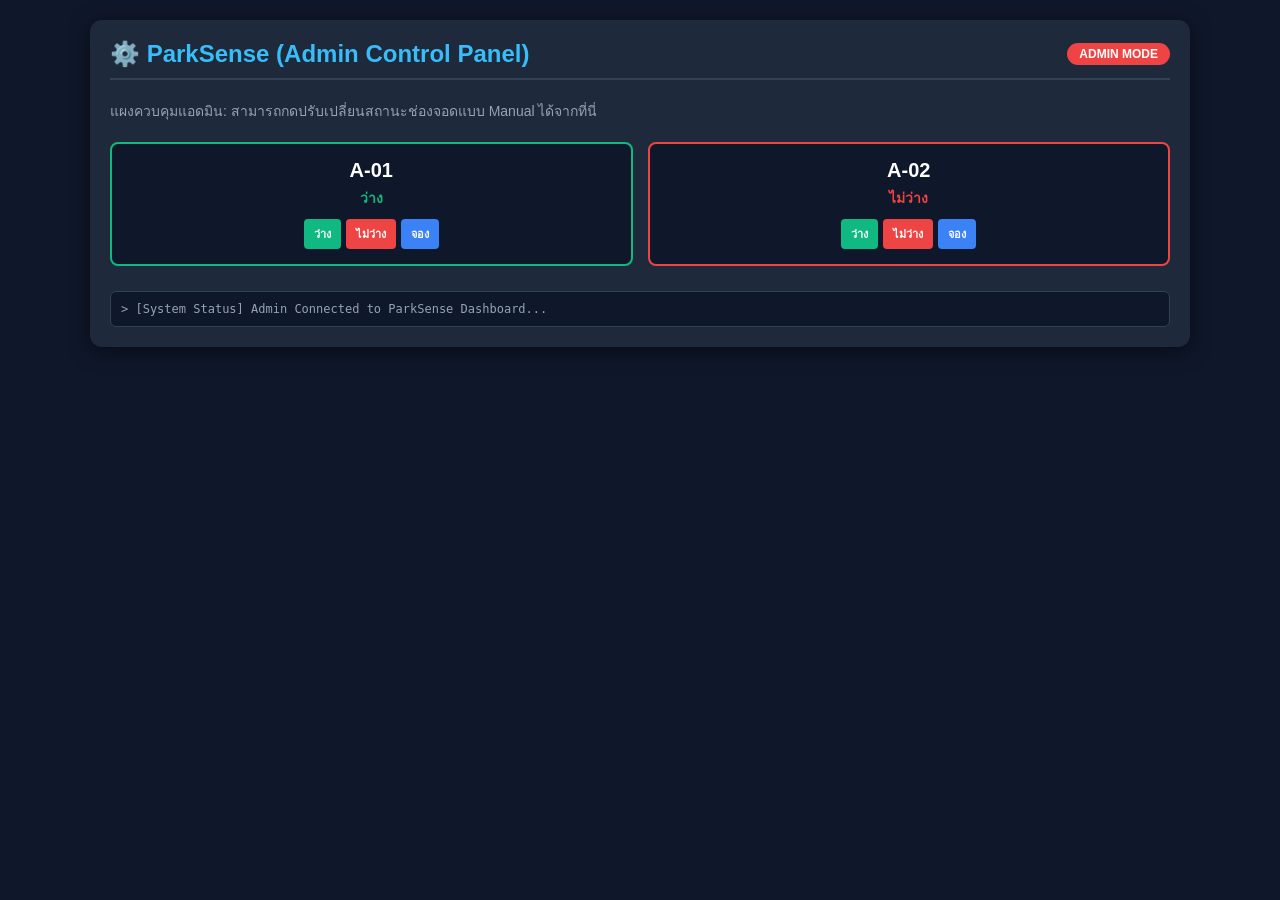
==== admin.html @ 437afc56 "Create admin.html for ParkSense control panel" ====
<!DOCTYPE html>
<html lang="th">
<head>
  <meta charset="UTF-8">
  <meta name="viewport" content="width=device-width, initial-scale=1.0">
  <title>ParkSense - Admin Control Panel</title>
  <style>
    * { box-sizing: border-box; margin: 0; padding: 0; font-family: 'Segoe UI', Tahoma, Geneva, Verdana, sans-serif; }
    body { background-color: #0f172a; padding: 20px; color: #f8fafc; }
    .container { max-width: 1100px; margin: 0 auto; background: #1e293b; padding: 20px; border-radius: 12px; box-shadow: 0 4px 20px rgba(0,0,0,0.5); }
    .header { display: flex; justify-content: space-between; align-items: center; margin-bottom: 20px; padding-bottom: 10px; border-bottom: 2px solid #334155; }
    .header h1 { color: #38bdf8; font-size: 24px; }
    .admin-badge { background: #ef4444; color: white; padding: 4px 12px; border-radius: 20px; font-weight: bold; font-size: 12px; }
    
    .grid { display: grid; grid-template-columns: repeat(auto-fit, minmax(220px, 1fr)); gap: 15px; margin-top: 20px; }
    .spot-card { border: 2px solid #334155; background: #0f172a; padding: 15px; border-radius: 8px; text-align: center; }
    .spot-card.available { border-color: #10b981; }
    .spot-card.occupied { border-color: #ef4444; }
    .spot-card.reserved { border-color: #3b82f6; }
    
    .spot-name { font-weight: bold; font-size: 20px; margin-bottom: 5px; color: white; }
    .spot-status { font-size: 14px; font-weight: 600; margin-bottom: 10px; }
    
    .status-available { color: #10b981; }
    .status-occupied { color: #ef4444; }
    .status-reserved { color: #3b82f6; }

    .admin-controls { display: flex; gap: 5px; justify-content: center; margin-top: 10px; }
    .btn { border: none; padding: 6px 10px; border-radius: 4px; font-size: 11px; cursor: pointer; font-weight: bold; color: white; transition: 0.2s; }
    .btn-green { background: #10b981; } .btn-green:hover { background: #059669; }
    .btn-red { background: #ef4444; } .btn-red:hover { background: #dc2626; }
    .btn-blue { background: #3b82f6; } .btn-blue:hover { background: #2563eb; }
    
    .log-box { margin-top: 25px; background: #0f172a; border: 1px solid #334155; padding: 10px; border-radius: 6px; font-family: monospace; font-size: 12px; color: #94a3b8; max-height: 100px; overflow-y: auto; }
  </style>
</head>
<body>
  <div class="container">
    <div class="header">
      <h1>⚙️ ParkSense (Admin Control Panel)</h1>
      <span class="admin-badge">ADMIN MODE</span>
    </div>

    <p style="color: #94a3b8; font-size: 14px;">แผงควบคุมแอดมิน: สามารถกดปรับเปลี่ยนสถานะช่องจอดแบบ Manual ได้จากที่นี่</p>

    <div class="grid">
      <div class="spot-card available" id="card-A-01">
        <div class="spot-name">A-01</div>
        <div class="spot-status status-available" id="status-A-01">ว่าง</div>
        <div class="admin-controls">
          <button class="btn btn-green" onclick="setSpot('A-01', 'Available')">ว่าง</button>
          <button class="btn btn-red" onclick="setSpot('A-01', 'Occupied')">ไม่ว่าง</button>
          <button class="btn btn-blue" onclick="setSpot('A-01', 'Reserved')">จอง</button>
        </div>
      </div>

      <div class="spot-card occupied" id="card-A-02">
        <div class="spot-name">A-02</div>
        <div class="spot-status status-occupied" id="status-A-02">ไม่ว่าง</div>
        <div class="admin-controls">
          <button class="btn btn-green" onclick="setSpot('A-02', 'Available')">ว่าง</button>
          <button class="btn btn-red" onclick="setSpot('A-02', 'Occupied')">ไม่ว่าง</button>
          <button class="btn btn-blue" onclick="setSpot('A-02', 'Reserved')">จอง</button>
        </div>
      </div>
    </div>

    <div class="log-box" id="system-log">
      > [System Status] Admin Connected to ParkSense Dashboard...<br>
    </div>
  </div>

  <script>
    function setSpot(spotId, status) {
      const card = document.getElementById(`card-${spotId}`);
      const statusText = document.getElementById(`status-${spotId}`);
      const log = document.getElementById('system-log');

      card.className = "spot-card " + status.toLowerCase();

      if (status === 'Available') {
        statusText.innerText = "ว่าง";
        statusText.className = "spot-status status-available";
      } else if (status === 'Occupied') {
        statusText.innerText = "ไม่ว่าง";
        statusText.className = "spot-status status-occupied";
      } else if (status === 'Reserved') {
        statusText.innerText = "จองแล้ว";
        statusText.className = "spot-status status-reserved";
      }

      const time = new Date().toLocaleTimeString();
      log.innerHTML = `> [${time}] Admin Override: ${spotId} set to ${status}<br>` + log.innerHTML;
    }
  </script>
</body>
</html>
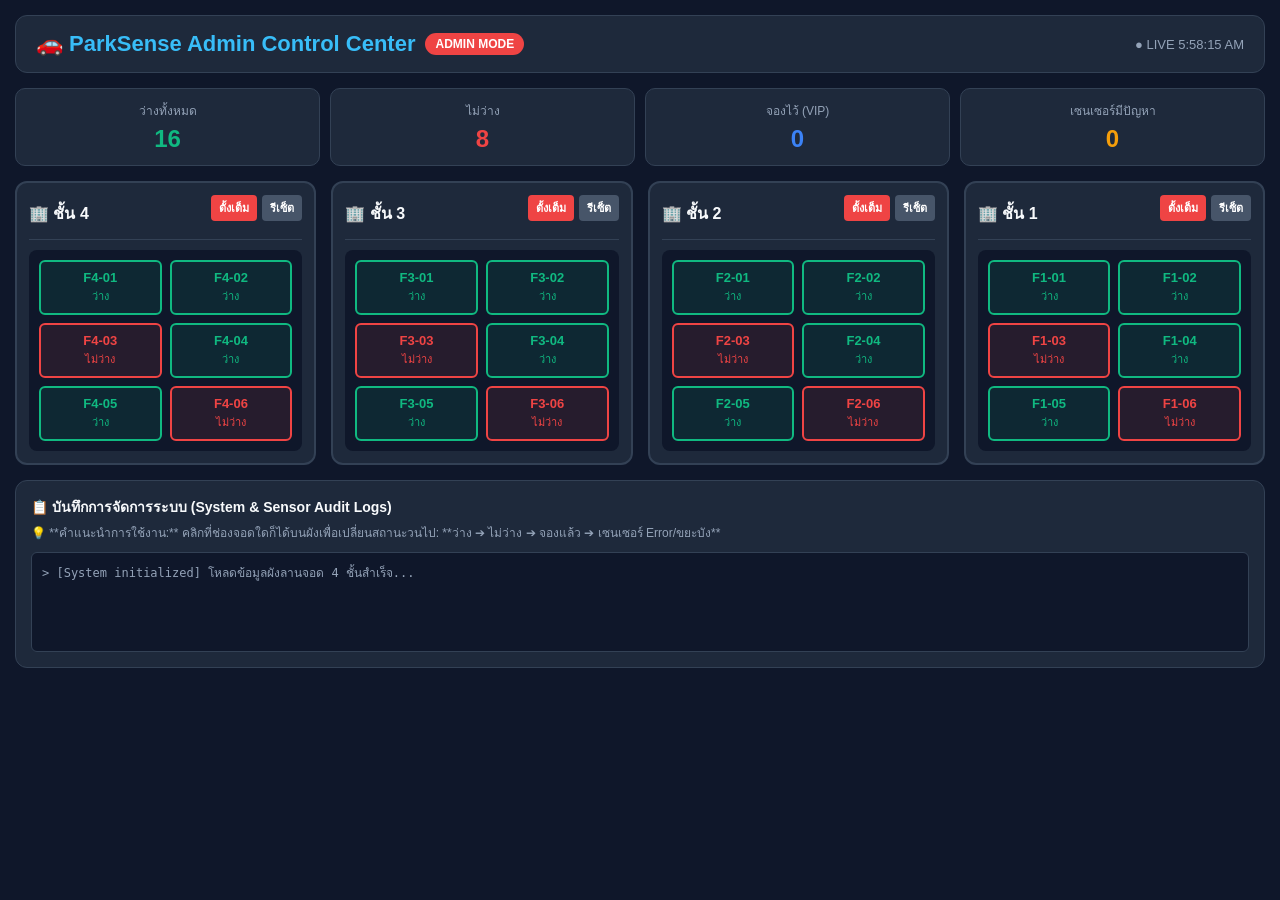
==== commit d393d946: "Update admin panel title and styles" ====
--- a/admin.html
+++ b/admin.html
@@ -3,95 +3,228 @@
 <head>
   <meta charset="UTF-8">
   <meta name="viewport" content="width=device-width, initial-scale=1.0">
-  <title>ParkSense - Admin Control Panel</title>
+  <title>ParkSense - Full Admin Control Center</title>
   <style>
-    * { box-sizing: border-box; margin: 0; padding: 0; font-family: 'Segoe UI', Tahoma, Geneva, Verdana, sans-serif; }
-    body { background-color: #0f172a; padding: 20px; color: #f8fafc; }
-    .container { max-width: 1100px; margin: 0 auto; background: #1e293b; padding: 20px; border-radius: 12px; box-shadow: 0 4px 20px rgba(0,0,0,0.5); }
-    .header { display: flex; justify-content: space-between; align-items: center; margin-bottom: 20px; padding-bottom: 10px; border-bottom: 2px solid #334155; }
-    .header h1 { color: #38bdf8; font-size: 24px; }
-    .admin-badge { background: #ef4444; color: white; padding: 4px 12px; border-radius: 20px; font-weight: bold; font-size: 12px; }
-    
-    .grid { display: grid; grid-template-columns: repeat(auto-fit, minmax(220px, 1fr)); gap: 15px; margin-top: 20px; }
-    .spot-card { border: 2px solid #334155; background: #0f172a; padding: 15px; border-radius: 8px; text-align: center; }
-    .spot-card.available { border-color: #10b981; }
-    .spot-card.occupied { border-color: #ef4444; }
-    .spot-card.reserved { border-color: #3b82f6; }
-    
-    .spot-name { font-weight: bold; font-size: 20px; margin-bottom: 5px; color: white; }
-    .spot-status { font-size: 14px; font-weight: 600; margin-bottom: 10px; }
-    
-    .status-available { color: #10b981; }
-    .status-occupied { color: #ef4444; }
-    .status-reserved { color: #3b82f6; }
-
-    .admin-controls { display: flex; gap: 5px; justify-content: center; margin-top: 10px; }
-    .btn { border: none; padding: 6px 10px; border-radius: 4px; font-size: 11px; cursor: pointer; font-weight: bold; color: white; transition: 0.2s; }
-    .btn-green { background: #10b981; } .btn-green:hover { background: #059669; }
-    .btn-red { background: #ef4444; } .btn-red:hover { background: #dc2626; }
-    .btn-blue { background: #3b82f6; } .btn-blue:hover { background: #2563eb; }
-    
-    .log-box { margin-top: 25px; background: #0f172a; border: 1px solid #334155; padding: 10px; border-radius: 6px; font-family: monospace; font-size: 12px; color: #94a3b8; max-height: 100px; overflow-y: auto; }
+    * { box-sizing: border-box; margin: 0; padding: 0; font-family: 'Segoe UI', Thonburi, Tahoma, sans-serif; }
+    body { background-color: #0f172a; color: #f8fafc; padding: 15px; }
+    
+    /* Top Navigation & Summary */
+    .admin-header { display: flex; justify-content: space-between; align-items: center; background: #1e293b; padding: 15px 20px; border-radius: 12px; margin-bottom: 15px; border: 1px solid #334155; }
+    .admin-title { font-size: 22px; font-weight: bold; color: #38bdf8; display: flex; align-items: center; gap: 10px; }
+    .badge-admin { background: #ef4444; color: white; padding: 4px 10px; border-radius: 20px; font-size: 12px; font-weight: bold; }
+    
+    .stats-bar { display: grid; grid-template-columns: repeat(auto-fit, minmax(140px, 1fr)); gap: 10px; margin-bottom: 15px; }
+    .stat-card { background: #1e293b; border: 1px solid #334155; border-radius: 10px; padding: 12px; text-align: center; }
+    .stat-num { font-size: 24px; font-weight: bold; margin-top: 5px; }
+    .text-green { color: #10b981; } .text-red { color: #ef4444; } .text-yellow { color: #f59e0b; } .text-blue { color: #3b82f6; }
+
+    /* Floors Container */
+    .floors-grid { display: grid; grid-template-columns: repeat(auto-fit, minmax(240px, 1fr)); gap: 15px; }
+    .floor-card { background: #1e293b; border: 2px solid #334155; border-radius: 12px; padding: 12px; transition: 0.3s; }
+    .floor-header { display: flex; justify-content: space-between; align-items: center; margin-bottom: 10px; padding-bottom: 8px; border-bottom: 1px solid #334155; }
+    .floor-title { font-size: 16px; font-weight: bold; display: flex; align-items: center; gap: 6px; }
+
+    /* Controls per floor */
+    .floor-actions { display: flex; gap: 5px; margin-bottom: 10px; }
+    .btn-xs { border: none; padding: 4px 8px; border-radius: 4px; font-size: 11px; cursor: pointer; font-weight: bold; }
+    .btn-full { background: #ef4444; color: white; }
+    .btn-reset { background: #475569; color: white; }
+
+    /* Parking Slots Grid inside Floor */
+    .slots-container { display: grid; grid-template-columns: 1fr 1fr; gap: 8px; background: #0f172a; padding: 10px; border-radius: 8px; }
+    .slot { border: 2px solid #334155; background: #1e293b; border-radius: 6px; padding: 8px; text-align: center; cursor: pointer; user-select: none; transition: 0.2s; position: relative; }
+    .slot:hover { transform: translateY(-2px); border-color: #38bdf8; }
+    .slot-id { font-weight: bold; font-size: 13px; }
+    .slot-state { font-size: 11px; margin-top: 2px; }
+
+    /* Status Colors */
+    .slot.available { border-color: #10b981; background: rgba(16, 185, 129, 0.1); color: #10b981; }
+    .slot.occupied { border-color: #ef4444; background: rgba(239, 68, 68, 0.1); color: #ef4444; }
+    .slot.reserved { border-color: #3b82f6; background: rgba(59, 130, 246, 0.1); color: #3b82f6; }
+    .slot.error { border-color: #f59e0b; background: rgba(245, 158, 11, 0.1); color: #f59e0b; }
+
+    /* Control Panel Drawer & Logs */
+    .admin-tools { margin-top: 15px; background: #1e293b; border-radius: 12px; padding: 15px; border: 1px solid #334155; }
+    .log-box { background: #0f172a; border: 1px solid #334155; border-radius: 6px; padding: 10px; font-family: monospace; font-size: 12px; color: #94a3b8; height: 100px; overflow-y: auto; margin-top: 10px; }
+    
+    .instruction-note { font-size: 12px; color: #94a3b8; margin-top: 5px; }
   </style>
 </head>
 <body>
-  <div class="container">
-    <div class="header">
-      <h1>⚙️ ParkSense (Admin Control Panel)</h1>
-      <span class="admin-badge">ADMIN MODE</span>
-    </div>
-
-    <p style="color: #94a3b8; font-size: 14px;">แผงควบคุมแอดมิน: สามารถกดปรับเปลี่ยนสถานะช่องจอดแบบ Manual ได้จากที่นี่</p>
-
-    <div class="grid">
-      <div class="spot-card available" id="card-A-01">
-        <div class="spot-name">A-01</div>
-        <div class="spot-status status-available" id="status-A-01">ว่าง</div>
-        <div class="admin-controls">
-          <button class="btn btn-green" onclick="setSpot('A-01', 'Available')">ว่าง</button>
-          <button class="btn btn-red" onclick="setSpot('A-01', 'Occupied')">ไม่ว่าง</button>
-          <button class="btn btn-blue" onclick="setSpot('A-01', 'Reserved')">จอง</button>
-        </div>
-      </div>
-
-      <div class="spot-card occupied" id="card-A-02">
-        <div class="spot-name">A-02</div>
-        <div class="spot-status status-occupied" id="status-A-02">ไม่ว่าง</div>
-        <div class="admin-controls">
-          <button class="btn btn-green" onclick="setSpot('A-02', 'Available')">ว่าง</button>
-          <button class="btn btn-red" onclick="setSpot('A-02', 'Occupied')">ไม่ว่าง</button>
-          <button class="btn btn-blue" onclick="setSpot('A-02', 'Reserved')">จอง</button>
-        </div>
-      </div>
-    </div>
-
-    <div class="log-box" id="system-log">
-      > [System Status] Admin Connected to ParkSense Dashboard...<br>
+
+  <!-- Top Bar -->
+  <div class="admin-header">
+    <div class="admin-title">
+      <span>🚗 ParkSense Admin Control Center</span>
+      <span class="badge-admin">ADMIN MODE</span>
+    </div>
+    <div style="font-size: 13px; color: #94a3b8;" id="live-clock">● LIVE</div>
+  </div>
+
+  <!-- Real-time Overview Stats -->
+  <div class="stats-bar">
+    <div class="stat-card"><div style="font-size:12px; color:#94a3b8;">ว่างทั้งหมด</div><div class="stat-num text-green" id="count-available">0</div></div>
+    <div class="stat-card"><div style="font-size:12px; color:#94a3b8;">ไม่ว่าง</div><div class="stat-num text-red" id="count-occupied">0</div></div>
+    <div class="stat-card"><div style="font-size:12px; color:#94a3b8;">จองไว้ (VIP)</div><div class="stat-num text-blue" id="count-reserved">0</div></div>
+    <div class="stat-card"><div style="font-size:12px; color:#94a3b8;">เซนเซอร์มีปัญหา</div><div class="stat-num text-yellow" id="count-error">0</div></div>
+  </div>
+
+  <!-- 4 Floors View -->
+  <div class="floors-grid">
+    
+    <!-- Floor 4 -->
+    <div class="floor-card">
+      <div class="floor-header">
+        <div class="floor-title"><span>🏢 ชั้น 4</span></div>
+        <div class="floor-actions">
+          <button class="btn-xs btn-full" onclick="setFloorStatus(4, 'occupied')">ตั้งเต็ม</button>
+          <button class="btn-xs btn-reset" onclick="setFloorStatus(4, 'available')">รีเซ็ต</button>
+        </div>
+      </div>
+      <div class="slots-container" id="floor-4-slots"></div>
+    </div>
+
+    <!-- Floor 3 -->
+    <div class="floor-card">
+      <div class="floor-header">
+        <div class="floor-title"><span>🏢 ชั้น 3</span></div>
+        <div class="floor-actions">
+          <button class="btn-xs btn-full" onclick="setFloorStatus(3, 'occupied')">ตั้งเต็ม</button>
+          <button class="btn-xs btn-reset" onclick="setFloorStatus(3, 'available')">รีเซ็ต</button>
+        </div>
+      </div>
+      <div class="slots-container" id="floor-3-slots"></div>
+    </div>
+
+    <!-- Floor 2 -->
+    <div class="floor-card">
+      <div class="floor-header">
+        <div class="floor-title"><span>🏢 ชั้น 2</span></div>
+        <div class="floor-actions">
+          <button class="btn-xs btn-full" onclick="setFloorStatus(2, 'occupied')">ตั้งเต็ม</button>
+          <button class="btn-xs btn-reset" onclick="setFloorStatus(2, 'available')">รีเซ็ต</button>
+        </div>
+      </div>
+      <div class="slots-container" id="floor-2-slots"></div>
+    </div>
+
+    <!-- Floor 1 -->
+    <div class="floor-card">
+      <div class="floor-header">
+        <div class="floor-title"><span>🏢 ชั้น 1</span></div>
+        <div class="floor-actions">
+          <button class="btn-xs btn-full" onclick="setFloorStatus(1, 'occupied')">ตั้งเต็ม</button>
+          <button class="btn-xs btn-reset" onclick="setFloorStatus(1, 'available')">รีเซ็ต</button>
+        </div>
+      </div>
+      <div class="slots-container" id="floor-1-slots"></div>
+    </div>
+
+  </div>
+
+  <!-- Admin System Logs -->
+  <div class="admin-tools">
+    <div style="font-weight: bold; font-size: 14px;">📋 บันทึกการจัดการระบบ (System & Sensor Audit Logs)</div>
+    <div class="instruction-note">💡 **คำแนะนำการใช้งาน:** คลิกที่ช่องจอดใดก็ได้บนผังเพื่อเปลี่ยนสถานะวนไป: **ว่าง ➔ ไม่ว่าง ➔ จองแล้ว ➔ เซนเซอร์ Error/ขยะบัง**</div>
+    <div class="log-box" id="log-output">
+      > [System initialized] โหลดข้อมูลผังลานจอด 4 ชั้นสำเร็จ...<br>
     </div>
   </div>
 
   <script>
-    function setSpot(spotId, status) {
-      const card = document.getElementById(`card-${spotId}`);
-      const statusText = document.getElementById(`status-${spotId}`);
-      const log = document.getElementById('system-log');
-
-      card.className = "spot-card " + status.toLowerCase();
-
-      if (status === 'Available') {
-        statusText.innerText = "ว่าง";
-        statusText.className = "spot-status status-available";
-      } else if (status === 'Occupied') {
-        statusText.innerText = "ไม่ว่าง";
-        statusText.className = "spot-status status-occupied";
-      } else if (status === 'Reserved') {
-        statusText.innerText = "จองแล้ว";
-        statusText.className = "spot-status status-reserved";
+    // สร้างช่องจอดจำลอง 4 ชั้น ชั้นละ 6 ช่อง (รวม 24 ช่อง)
+    const floors = [4, 3, 2, 1];
+    const spotsPerFloor = 6;
+    const states = ['available', 'occupied', 'reserved', 'error'];
+    const stateLabels = {
+      'available': 'ว่าง',
+      'occupied': 'ไม่ว่าง',
+      'reserved': 'จองแล้ว',
+      'error': '⚠️ เซนเซอร์มีปัญหา'
+    };
+
+    let parkingData = {};
+
+    function initParkingData() {
+      floors.forEach(floor => {
+        const container = document.getElementById(`floor-${floor}-slots`);
+        container.innerHTML = '';
+        for (let i = 1; i <= spotsPerFloor; i++) {
+          const spotId = `F${floor}-0${i}`;
+          // สุ่มค่าเริ่มต้นให้ดูเหมือนระบบจริง
+          const defaultState = (i % 3 === 0) ? 'occupied' : 'available';
+          parkingData[spotId] = defaultState;
+
+          const slotEl = document.createElement('div');
+          slotEl.className = `slot ${defaultState}`;
+          slotEl.id = `slot-${spotId}`;
+          slotEl.onclick = () => toggleSpotStatus(spotId);
+          slotEl.innerHTML = `
+            <div class="slot-id">${spotId}</div>
+            <div class="slot-state" id="state-text-${spotId}">${stateLabels[defaultState]}</div>
+          `;
+          container.appendChild(slotEl);
+        }
+      });
+      updateStats();
+    }
+
+    // ฟังก์ชันกดคลิกสลับสถานะช่องจอดรายช่อง
+    function toggleSpotStatus(spotId) {
+      const currentState = parkingData[spotId];
+      const currentIndex = states.indexOf(currentState);
+      const nextState = states[(currentIndex + 1) % states.length];
+
+      parkingData[spotId] = nextState;
+      const slotEl = document.getElementById(`slot-${spotId}`);
+      slotEl.className = `slot ${nextState}`;
+      document.getElementById(`state-text-${spotId}`).innerText = stateLabels[nextState];
+
+      addLog(`Admin เปลี่ยนสถานะช่อง [${spotId}] เป็น "${stateLabels[nextState]}"`);
+      updateStats();
+    }
+
+    // ฟังก์ชันกดสั่งเต็มทั้งชั้น
+    function setFloorStatus(floor, targetState) {
+      for (let i = 1; i <= spotsPerFloor; i++) {
+        const spotId = `F${floor}-0${i}`;
+        parkingData[spotId] = targetState;
+        const slotEl = document.getElementById(`slot-${spotId}`);
+        slotEl.className = `slot ${targetState}`;
+        document.getElementById(`state-text-${spotId}`).innerText = stateLabels[targetState];
       }
-
+      addLog(`Admin สั่งปรับสถานะ [ชั้น ${floor}] เป็น "${stateLabels[targetState]}" ทั้งชั้น`);
+      updateStats();
+    }
+
+    // อัปเดตตัวเลขสรุปภาพรวม
+    function updateStats() {
+      let available = 0, occupied = 0, reserved = 0, error = 0;
+      Object.values(parkingData).forEach(state => {
+        if (state === 'available') available++;
+        if (state === 'occupied') occupied++;
+        if (state === 'reserved') reserved++;
+        if (state === 'error') error++;
+      });
+
+      document.getElementById('count-available').innerText = available;
+      document.getElementById('count-occupied').innerText = occupied;
+      document.getElementById('count-reserved').innerText = reserved;
+      document.getElementById('count-error').innerText = error;
+    }
+
+    function addLog(message) {
+      const logBox = document.getElementById('log-output');
       const time = new Date().toLocaleTimeString();
-      log.innerHTML = `> [${time}] Admin Override: ${spotId} set to ${status}<br>` + log.innerHTML;
-    }
+      logBox.innerHTML = `> [${time}] ${message}<br>` + logBox.innerHTML;
+    }
+
+    // นาฬิกา real-time
+    setInterval(() => {
+      document.getElementById('live-clock').innerText = '● LIVE ' + new Date().toLocaleTimeString();
+    }, 1000);
+
+    initParkingData();
   </script>
 </body>
 </html>
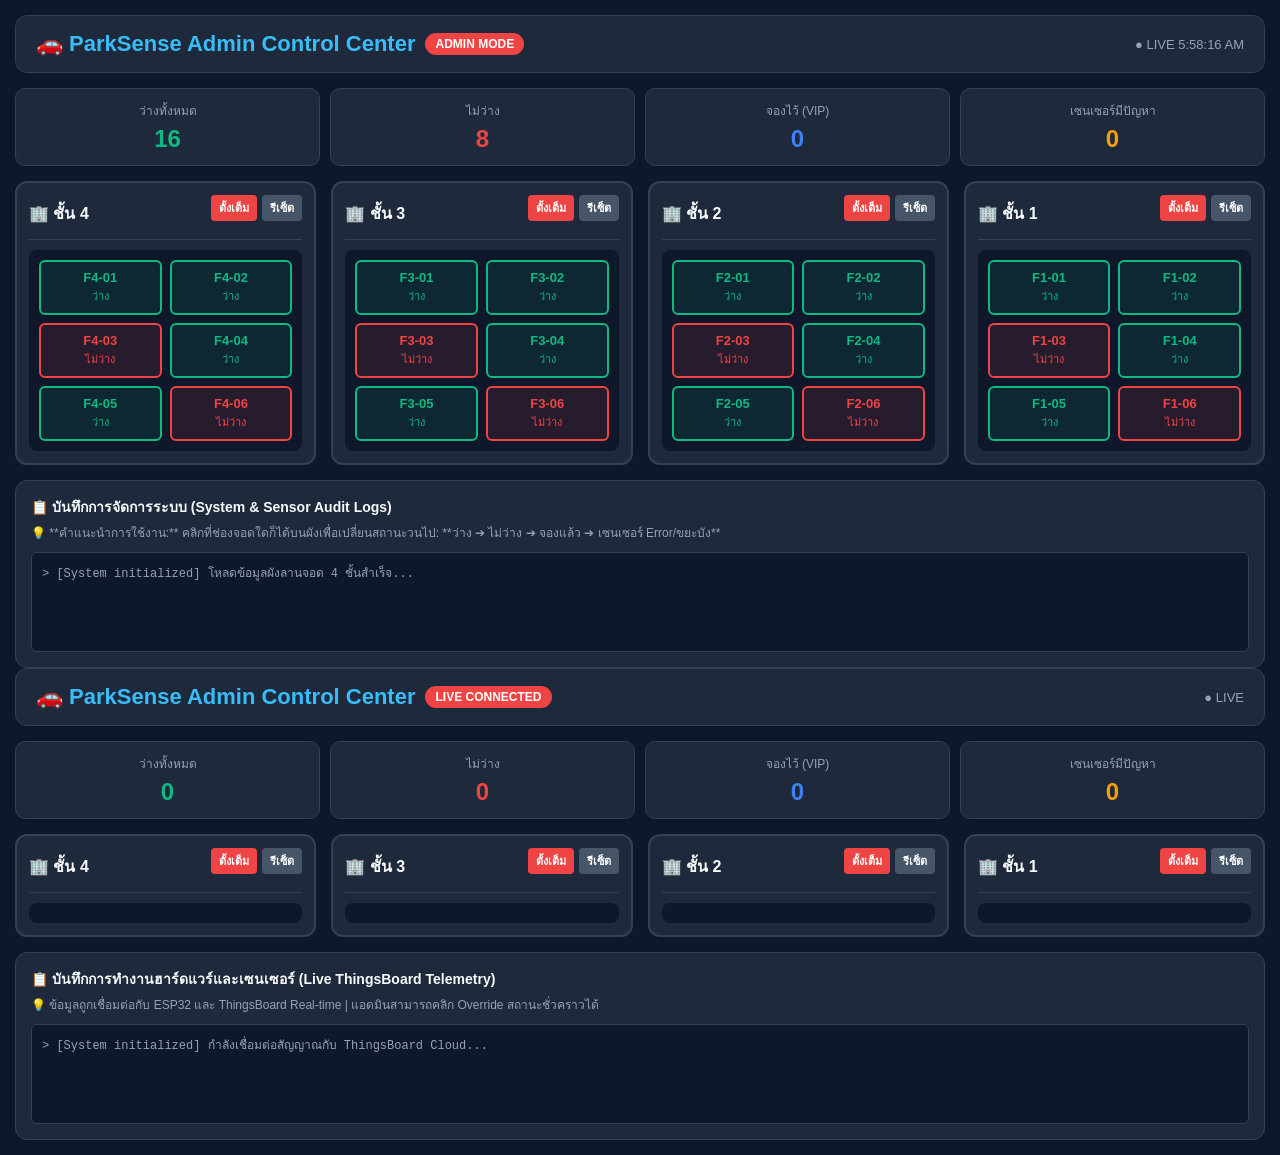
==== commit 9680954d: "Implement ParkSense Admin Control Center layout Added HTML structure and styles for the ParkSense Ad" ====
--- a/admin.html
+++ b/admin.html
@@ -228,3 +228,223 @@
   </script>
 </body>
 </html>
+<!DOCTYPE html>
+<html lang="th">
+<head>
+  <meta charset="UTF-8">
+  <meta name="viewport" content="width=device-width, initial-scale=1.0">
+  <title>ParkSense - Live Connected Admin Control Center</title>
+  <style>
+    * { box-sizing: border-box; margin: 0; padding: 0; font-family: 'Segoe UI', Thonburi, Tahoma, sans-serif; }
+    body { background-color: #0f172a; color: #f8fafc; padding: 15px; }
+    
+    .admin-header { display: flex; justify-content: space-between; align-items: center; background: #1e293b; padding: 15px 20px; border-radius: 12px; margin-bottom: 15px; border: 1px solid #334155; }
+    .admin-title { font-size: 22px; font-weight: bold; color: #38bdf8; display: flex; align-items: center; gap: 10px; }
+    .badge-admin { background: #ef4444; color: white; padding: 4px 10px; border-radius: 20px; font-size: 12px; font-weight: bold; }
+    
+    .stats-bar { display: grid; grid-template-columns: repeat(auto-fit, minmax(140px, 1fr)); gap: 10px; margin-bottom: 15px; }
+    .stat-card { background: #1e293b; border: 1px solid #334155; border-radius: 10px; padding: 12px; text-align: center; }
+    .stat-num { font-size: 24px; font-weight: bold; margin-top: 5px; }
+    .text-green { color: #10b981; } .text-red { color: #ef4444; } .text-yellow { color: #f59e0b; } .text-blue { color: #3b82f6; }
+
+    .floors-grid { display: grid; grid-template-columns: repeat(auto-fit, minmax(240px, 1fr)); gap: 15px; }
+    .floor-card { background: #1e293b; border: 2px solid #334155; border-radius: 12px; padding: 12px; transition: 0.3s; }
+    .floor-header { display: flex; justify-content: space-between; align-items: center; margin-bottom: 10px; padding-bottom: 8px; border-bottom: 1px solid #334155; }
+    .floor-title { font-size: 16px; font-weight: bold; display: flex; align-items: center; gap: 6px; }
+
+    .floor-actions { display: flex; gap: 5px; margin-bottom: 10px; }
+    .btn-xs { border: none; padding: 4px 8px; border-radius: 4px; font-size: 11px; cursor: pointer; font-weight: bold; }
+    .btn-full { background: #ef4444; color: white; }
+    .btn-reset { background: #475569; color: white; }
+
+    .slots-container { display: grid; grid-template-columns: 1fr 1fr; gap: 8px; background: #0f172a; padding: 10px; border-radius: 8px; }
+    .slot { border: 2px solid #334155; background: #1e293b; border-radius: 6px; padding: 8px; text-align: center; cursor: pointer; user-select: none; transition: 0.2s; position: relative; }
+    .slot:hover { transform: translateY(-2px); border-color: #38bdf8; }
+    .slot-id { font-weight: bold; font-size: 13px; }
+    .slot-state { font-size: 11px; margin-top: 2px; }
+
+    .slot.available { border-color: #10b981; background: rgba(16, 185, 129, 0.1); color: #10b981; }
+    .slot.occupied { border-color: #ef4444; background: rgba(239, 68, 68, 0.1); color: #ef4444; }
+    .slot.reserved { border-color: #3b82f6; background: rgba(59, 130, 246, 0.1); color: #3b82f6; }
+    .slot.error { border-color: #f59e0b; background: rgba(245, 158, 11, 0.1); color: #f59e0b; }
+
+    .admin-tools { margin-top: 15px; background: #1e293b; border-radius: 12px; padding: 15px; border: 1px solid #334155; }
+    .log-box { background: #0f172a; border: 1px solid #334155; border-radius: 6px; padding: 10px; font-family: monospace; font-size: 12px; color: #94a3b8; height: 100px; overflow-y: auto; margin-top: 10px; }
+    .instruction-note { font-size: 12px; color: #94a3b8; margin-top: 5px; }
+  </style>
+</head>
+<body>
+
+  <div class="admin-header">
+    <div class="admin-title">
+      <span>🚗 ParkSense Admin Control Center</span>
+      <span class="badge-admin">LIVE CONNECTED</span>
+    </div>
+    <div style="font-size: 13px; color: #94a3b8;" id="live-clock">● LIVE</div>
+  </div>
+
+  <div class="stats-bar">
+    <div class="stat-card"><div style="font-size:12px; color:#94a3b8;">ว่างทั้งหมด</div><div class="stat-num text-green" id="count-available">0</div></div>
+    <div class="stat-card"><div style="font-size:12px; color:#94a3b8;">ไม่ว่าง</div><div class="stat-num text-red" id="count-occupied">0</div></div>
+    <div class="stat-card"><div style="font-size:12px; color:#94a3b8;">จองไว้ (VIP)</div><div class="stat-num text-blue" id="count-reserved">0</div></div>
+    <div class="stat-card"><div style="font-size:12px; color:#94a3b8;">เซนเซอร์มีปัญหา</div><div class="stat-num text-yellow" id="count-error">0</div></div>
+  </div>
+
+  <div class="floors-grid">
+    <div class="floor-card">
+      <div class="floor-header">
+        <div class="floor-title"><span>🏢 ชั้น 4</span></div>
+        <div class="floor-actions">
+          <button class="btn-xs btn-full" onclick="setFloorStatus(4, 'occupied')">ตั้งเต็ม</button>
+          <button class="btn-xs btn-reset" onclick="setFloorStatus(4, 'available')">รีเซ็ต</button>
+        </div>
+      </div>
+      <div class="slots-container" id="floor-4-slots"></div>
+    </div>
+
+    <div class="floor-card">
+      <div class="floor-header">
+        <div class="floor-title"><span>🏢 ชั้น 3</span></div>
+        <div class="floor-actions">
+          <button class="btn-xs btn-full" onclick="setFloorStatus(3, 'occupied')">ตั้งเต็ม</button>
+          <button class="btn-xs btn-reset" onclick="setFloorStatus(3, 'available')">รีเซ็ต</button>
+        </div>
+      </div>
+      <div class="slots-container" id="floor-3-slots"></div>
+    </div>
+
+    <div class="floor-card">
+      <div class="floor-header">
+        <div class="floor-title"><span>🏢 ชั้น 2</span></div>
+        <div class="floor-actions">
+          <button class="btn-xs btn-full" onclick="setFloorStatus(2, 'occupied')">ตั้งเต็ม</button>
+          <button class="btn-xs btn-reset" onclick="setFloorStatus(2, 'available')">รีเซ็ต</button>
+        </div>
+      </div>
+      <div class="slots-container" id="floor-2-slots"></div>
+    </div>
+
+    <div class="floor-card">
+      <div class="floor-header">
+        <div class="floor-title"><span>🏢 ชั้น 1</span></div>
+        <div class="floor-actions">
+          <button class="btn-xs btn-full" onclick="setFloorStatus(1, 'occupied')">ตั้งเต็ม</button>
+          <button class="btn-xs btn-reset" onclick="setFloorStatus(1, 'available')">รีเซ็ต</button>
+        </div>
+      </div>
+      <div class="slots-container" id="floor-1-slots"></div>
+    </div>
+  </div>
+
+  <div class="admin-tools">
+    <div style="font-weight: bold; font-size: 14px;">📋 บันทึกการทำงานฮาร์ดแวร์และเซนเซอร์ (Live ThingsBoard Telemetry)</div>
+    <div class="instruction-note">💡 ข้อมูลถูกเชื่อมต่อกับ ESP32 และ ThingsBoard Real-time | แอดมินสามารถคลิก Override สถานะชั่วคราวได้</div>
+    <div class="log-box" id="log-output">
+      > [System initialized] กำลังเชื่อมต่อสัญญาณกับ ThingsBoard Cloud...<br>
+    </div>
+  </div>
+
+  <script>
+    const floors = [4, 3, 2, 1];
+    const spotsPerFloor = 6;
+    const states = ['available', 'occupied', 'reserved', 'error'];
+    const stateLabels = {
+      'available': 'ว่าง',
+      'occupied': 'ไม่ว่าง',
+      'reserved': 'จองแล้ว',
+      'error': '⚠️ เซนเซอร์ขัดข้อง'
+    };
+
+    let parkingData = {};
+
+    function initParkingData() {
+      floors.forEach(floor => {
+        const container = document.getElementById(`floor-${floor}-slots`);
+        container.innerHTML = '';
+        for (let i = 1; i <= spotsPerFloor; i++) {
+          const spotId = `F${floor}-0${i}`;
+          parkingData[spotId] = 'available';
+
+          const slotEl = document.createElement('div');
+          slotEl.className = `slot available`;
+          slotEl.id = `slot-${spotId}`;
+          slotEl.onclick = () => toggleSpotStatus(spotId);
+          slotEl.innerHTML = `
+            <div class="slot-id">${spotId}</div>
+            <div class="slot-state" id="state-text-${spotId}">ว่าง</div>
+          `;
+          container.appendChild(slotEl);
+        }
+      });
+      updateStats();
+    }
+
+    // สลับสถานะเมื่อ Admin กด Manual Override
+    function toggleSpotStatus(spotId) {
+      const currentState = parkingData[spotId];
+      const currentIndex = states.indexOf(currentState);
+      const nextState = states[(currentIndex + 1) % states.length];
+
+      updateSingleSpot(spotId, nextState);
+      addLog(`[ADMIN OVERRIDE] ปรับช่อง [${spotId}] เป็น "${stateLabels[nextState]}"`);
+    }
+
+    // อัปเดตช่องจอดเดียว
+    function updateSingleSpot(spotId, newState) {
+      parkingData[spotId] = newState;
+      const slotEl = document.getElementById(`slot-${spotId}`);
+      if(slotEl) {
+        slotEl.className = `slot ${newState}`;
+        document.getElementById(`state-text-${spotId}`).innerText = stateLabels[newState];
+      }
+      updateStats();
+    }
+
+    function setFloorStatus(floor, targetState) {
+      for (let i = 1; i <= spotsPerFloor; i++) {
+        const spotId = `F${floor}-0${i}`;
+        updateSingleSpot(spotId, targetState);
+      }
+      addLog(`[ADMIN COMMAND] สั่งปรับสถานะ [ชั้น ${floor}] เป็น "${stateLabels[targetState]}" ทั้งชั้น`);
+    }
+
+    function updateStats() {
+      let available = 0, occupied = 0, reserved = 0, error = 0;
+      Object.values(parkingData).forEach(state => {
+        if (state === 'available') available++;
+        if (state === 'occupied') occupied++;
+        if (state === 'reserved') reserved++;
+        if (state === 'error') error++;
+      });
+
+      document.getElementById('count-available').innerText = available;
+      document.getElementById('count-occupied').innerText = occupied;
+      document.getElementById('count-reserved').innerText = reserved;
+      document.getElementById('count-error').innerText = error;
+    }
+
+    function addLog(message) {
+      const logBox = document.getElementById('log-output');
+      const time = new Date().toLocaleTimeString();
+      logBox.innerHTML = `> [${time}] ${message}<br>` + logBox.innerHTML;
+    }
+
+    // จำลอง/รับค่าการอัปเดตจาก ThingsBoard Telemetry (SPOT_1 / F1-01)
+    function simulateIncomingSensorData(spotId, isOccupied, distance) {
+      if (parkingData[spotId] === 'reserved') return; // ถ้าแอดมินจองไว้ ไม่ให้เซนเซอร์ทับค่า
+
+      const newState = isOccupied ? 'occupied' : 'available';
+      if (parkingData[spotId] !== newState) {
+        updateSingleSpot(spotId, newState);
+        addLog(`[HARDWARE LORA] อุปกรณ์ส่งค่า [${spotId}]: ระยะ ${distance}mm ➔ สถานะ: ${stateLabels[newState]}`);
+      }
+    }
+
+    setInterval(() => {
+      document.getElementById('live-clock').innerText = '● LIVE ' + new Date().toLocaleTimeString();
+    }, 1000);
+
+    initParkingData();
+  </script>
+</body>
+</html>
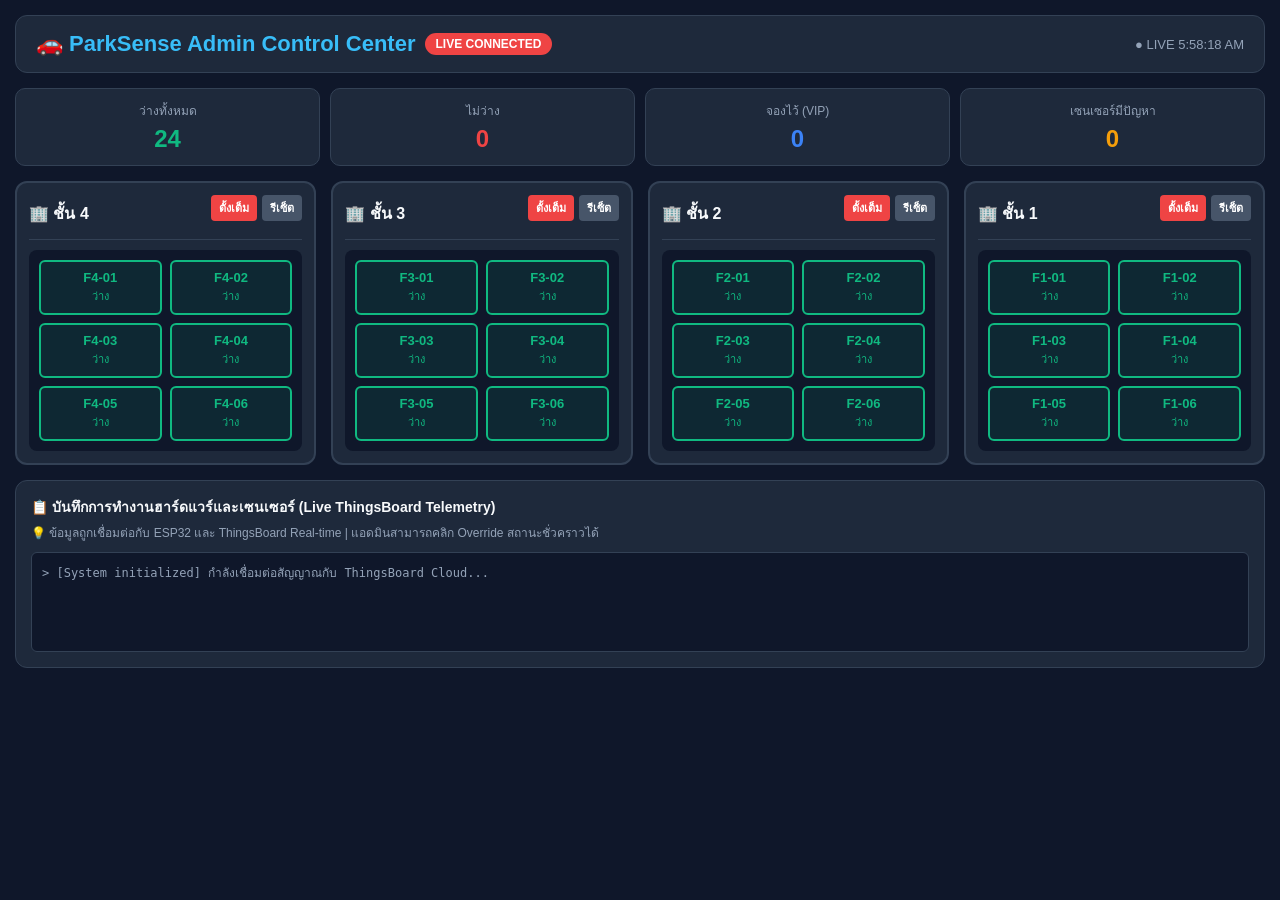
==== commit 19ed3eae: "Refactor admin.html for improved structure and functionality" ====
--- a/admin.html
+++ b/admin.html
@@ -1,233 +1,3 @@
-<!DOCTYPE html>
-<html lang="th">
-<head>
-  <meta charset="UTF-8">
-  <meta name="viewport" content="width=device-width, initial-scale=1.0">
-  <title>ParkSense - Full Admin Control Center</title>
-  <style>
-    * { box-sizing: border-box; margin: 0; padding: 0; font-family: 'Segoe UI', Thonburi, Tahoma, sans-serif; }
-    body { background-color: #0f172a; color: #f8fafc; padding: 15px; }
-    
-    /* Top Navigation & Summary */
-    .admin-header { display: flex; justify-content: space-between; align-items: center; background: #1e293b; padding: 15px 20px; border-radius: 12px; margin-bottom: 15px; border: 1px solid #334155; }
-    .admin-title { font-size: 22px; font-weight: bold; color: #38bdf8; display: flex; align-items: center; gap: 10px; }
-    .badge-admin { background: #ef4444; color: white; padding: 4px 10px; border-radius: 20px; font-size: 12px; font-weight: bold; }
-    
-    .stats-bar { display: grid; grid-template-columns: repeat(auto-fit, minmax(140px, 1fr)); gap: 10px; margin-bottom: 15px; }
-    .stat-card { background: #1e293b; border: 1px solid #334155; border-radius: 10px; padding: 12px; text-align: center; }
-    .stat-num { font-size: 24px; font-weight: bold; margin-top: 5px; }
-    .text-green { color: #10b981; } .text-red { color: #ef4444; } .text-yellow { color: #f59e0b; } .text-blue { color: #3b82f6; }
-
-    /* Floors Container */
-    .floors-grid { display: grid; grid-template-columns: repeat(auto-fit, minmax(240px, 1fr)); gap: 15px; }
-    .floor-card { background: #1e293b; border: 2px solid #334155; border-radius: 12px; padding: 12px; transition: 0.3s; }
-    .floor-header { display: flex; justify-content: space-between; align-items: center; margin-bottom: 10px; padding-bottom: 8px; border-bottom: 1px solid #334155; }
-    .floor-title { font-size: 16px; font-weight: bold; display: flex; align-items: center; gap: 6px; }
-
-    /* Controls per floor */
-    .floor-actions { display: flex; gap: 5px; margin-bottom: 10px; }
-    .btn-xs { border: none; padding: 4px 8px; border-radius: 4px; font-size: 11px; cursor: pointer; font-weight: bold; }
-    .btn-full { background: #ef4444; color: white; }
-    .btn-reset { background: #475569; color: white; }
-
-    /* Parking Slots Grid inside Floor */
-    .slots-container { display: grid; grid-template-columns: 1fr 1fr; gap: 8px; background: #0f172a; padding: 10px; border-radius: 8px; }
-    .slot { border: 2px solid #334155; background: #1e293b; border-radius: 6px; padding: 8px; text-align: center; cursor: pointer; user-select: none; transition: 0.2s; position: relative; }
-    .slot:hover { transform: translateY(-2px); border-color: #38bdf8; }
-    .slot-id { font-weight: bold; font-size: 13px; }
-    .slot-state { font-size: 11px; margin-top: 2px; }
-
-    /* Status Colors */
-    .slot.available { border-color: #10b981; background: rgba(16, 185, 129, 0.1); color: #10b981; }
-    .slot.occupied { border-color: #ef4444; background: rgba(239, 68, 68, 0.1); color: #ef4444; }
-    .slot.reserved { border-color: #3b82f6; background: rgba(59, 130, 246, 0.1); color: #3b82f6; }
-    .slot.error { border-color: #f59e0b; background: rgba(245, 158, 11, 0.1); color: #f59e0b; }
-
-    /* Control Panel Drawer & Logs */
-    .admin-tools { margin-top: 15px; background: #1e293b; border-radius: 12px; padding: 15px; border: 1px solid #334155; }
-    .log-box { background: #0f172a; border: 1px solid #334155; border-radius: 6px; padding: 10px; font-family: monospace; font-size: 12px; color: #94a3b8; height: 100px; overflow-y: auto; margin-top: 10px; }
-    
-    .instruction-note { font-size: 12px; color: #94a3b8; margin-top: 5px; }
-  </style>
-</head>
-<body>
-
-  <!-- Top Bar -->
-  <div class="admin-header">
-    <div class="admin-title">
-      <span>🚗 ParkSense Admin Control Center</span>
-      <span class="badge-admin">ADMIN MODE</span>
-    </div>
-    <div style="font-size: 13px; color: #94a3b8;" id="live-clock">● LIVE</div>
-  </div>
-
-  <!-- Real-time Overview Stats -->
-  <div class="stats-bar">
-    <div class="stat-card"><div style="font-size:12px; color:#94a3b8;">ว่างทั้งหมด</div><div class="stat-num text-green" id="count-available">0</div></div>
-    <div class="stat-card"><div style="font-size:12px; color:#94a3b8;">ไม่ว่าง</div><div class="stat-num text-red" id="count-occupied">0</div></div>
-    <div class="stat-card"><div style="font-size:12px; color:#94a3b8;">จองไว้ (VIP)</div><div class="stat-num text-blue" id="count-reserved">0</div></div>
-    <div class="stat-card"><div style="font-size:12px; color:#94a3b8;">เซนเซอร์มีปัญหา</div><div class="stat-num text-yellow" id="count-error">0</div></div>
-  </div>
-
-  <!-- 4 Floors View -->
-  <div class="floors-grid">
-    
-    <!-- Floor 4 -->
-    <div class="floor-card">
-      <div class="floor-header">
-        <div class="floor-title"><span>🏢 ชั้น 4</span></div>
-        <div class="floor-actions">
-          <button class="btn-xs btn-full" onclick="setFloorStatus(4, 'occupied')">ตั้งเต็ม</button>
-          <button class="btn-xs btn-reset" onclick="setFloorStatus(4, 'available')">รีเซ็ต</button>
-        </div>
-      </div>
-      <div class="slots-container" id="floor-4-slots"></div>
-    </div>
-
-    <!-- Floor 3 -->
-    <div class="floor-card">
-      <div class="floor-header">
-        <div class="floor-title"><span>🏢 ชั้น 3</span></div>
-        <div class="floor-actions">
-          <button class="btn-xs btn-full" onclick="setFloorStatus(3, 'occupied')">ตั้งเต็ม</button>
-          <button class="btn-xs btn-reset" onclick="setFloorStatus(3, 'available')">รีเซ็ต</button>
-        </div>
-      </div>
-      <div class="slots-container" id="floor-3-slots"></div>
-    </div>
-
-    <!-- Floor 2 -->
-    <div class="floor-card">
-      <div class="floor-header">
-        <div class="floor-title"><span>🏢 ชั้น 2</span></div>
-        <div class="floor-actions">
-          <button class="btn-xs btn-full" onclick="setFloorStatus(2, 'occupied')">ตั้งเต็ม</button>
-          <button class="btn-xs btn-reset" onclick="setFloorStatus(2, 'available')">รีเซ็ต</button>
-        </div>
-      </div>
-      <div class="slots-container" id="floor-2-slots"></div>
-    </div>
-
-    <!-- Floor 1 -->
-    <div class="floor-card">
-      <div class="floor-header">
-        <div class="floor-title"><span>🏢 ชั้น 1</span></div>
-        <div class="floor-actions">
-          <button class="btn-xs btn-full" onclick="setFloorStatus(1, 'occupied')">ตั้งเต็ม</button>
-          <button class="btn-xs btn-reset" onclick="setFloorStatus(1, 'available')">รีเซ็ต</button>
-        </div>
-      </div>
-      <div class="slots-container" id="floor-1-slots"></div>
-    </div>
-
-  </div>
-
-  <!-- Admin System Logs -->
-  <div class="admin-tools">
-    <div style="font-weight: bold; font-size: 14px;">📋 บันทึกการจัดการระบบ (System & Sensor Audit Logs)</div>
-    <div class="instruction-note">💡 **คำแนะนำการใช้งาน:** คลิกที่ช่องจอดใดก็ได้บนผังเพื่อเปลี่ยนสถานะวนไป: **ว่าง ➔ ไม่ว่าง ➔ จองแล้ว ➔ เซนเซอร์ Error/ขยะบัง**</div>
-    <div class="log-box" id="log-output">
-      > [System initialized] โหลดข้อมูลผังลานจอด 4 ชั้นสำเร็จ...<br>
-    </div>
-  </div>
-
-  <script>
-    // สร้างช่องจอดจำลอง 4 ชั้น ชั้นละ 6 ช่อง (รวม 24 ช่อง)
-    const floors = [4, 3, 2, 1];
-    const spotsPerFloor = 6;
-    const states = ['available', 'occupied', 'reserved', 'error'];
-    const stateLabels = {
-      'available': 'ว่าง',
-      'occupied': 'ไม่ว่าง',
-      'reserved': 'จองแล้ว',
-      'error': '⚠️ เซนเซอร์มีปัญหา'
-    };
-
-    let parkingData = {};
-
-    function initParkingData() {
-      floors.forEach(floor => {
-        const container = document.getElementById(`floor-${floor}-slots`);
-        container.innerHTML = '';
-        for (let i = 1; i <= spotsPerFloor; i++) {
-          const spotId = `F${floor}-0${i}`;
-          // สุ่มค่าเริ่มต้นให้ดูเหมือนระบบจริง
-          const defaultState = (i % 3 === 0) ? 'occupied' : 'available';
-          parkingData[spotId] = defaultState;
-
-          const slotEl = document.createElement('div');
-          slotEl.className = `slot ${defaultState}`;
-          slotEl.id = `slot-${spotId}`;
-          slotEl.onclick = () => toggleSpotStatus(spotId);
-          slotEl.innerHTML = `
-            <div class="slot-id">${spotId}</div>
-            <div class="slot-state" id="state-text-${spotId}">${stateLabels[defaultState]}</div>
-          `;
-          container.appendChild(slotEl);
-        }
-      });
-      updateStats();
-    }
-
-    // ฟังก์ชันกดคลิกสลับสถานะช่องจอดรายช่อง
-    function toggleSpotStatus(spotId) {
-      const currentState = parkingData[spotId];
-      const currentIndex = states.indexOf(currentState);
-      const nextState = states[(currentIndex + 1) % states.length];
-
-      parkingData[spotId] = nextState;
-      const slotEl = document.getElementById(`slot-${spotId}`);
-      slotEl.className = `slot ${nextState}`;
-      document.getElementById(`state-text-${spotId}`).innerText = stateLabels[nextState];
-
-      addLog(`Admin เปลี่ยนสถานะช่อง [${spotId}] เป็น "${stateLabels[nextState]}"`);
-      updateStats();
-    }
-
-    // ฟังก์ชันกดสั่งเต็มทั้งชั้น
-    function setFloorStatus(floor, targetState) {
-      for (let i = 1; i <= spotsPerFloor; i++) {
-        const spotId = `F${floor}-0${i}`;
-        parkingData[spotId] = targetState;
-        const slotEl = document.getElementById(`slot-${spotId}`);
-        slotEl.className = `slot ${targetState}`;
-        document.getElementById(`state-text-${spotId}`).innerText = stateLabels[targetState];
-      }
-      addLog(`Admin สั่งปรับสถานะ [ชั้น ${floor}] เป็น "${stateLabels[targetState]}" ทั้งชั้น`);
-      updateStats();
-    }
-
-    // อัปเดตตัวเลขสรุปภาพรวม
-    function updateStats() {
-      let available = 0, occupied = 0, reserved = 0, error = 0;
-      Object.values(parkingData).forEach(state => {
-        if (state === 'available') available++;
-        if (state === 'occupied') occupied++;
-        if (state === 'reserved') reserved++;
-        if (state === 'error') error++;
-      });
-
-      document.getElementById('count-available').innerText = available;
-      document.getElementById('count-occupied').innerText = occupied;
-      document.getElementById('count-reserved').innerText = reserved;
-      document.getElementById('count-error').innerText = error;
-    }
-
-    function addLog(message) {
-      const logBox = document.getElementById('log-output');
-      const time = new Date().toLocaleTimeString();
-      logBox.innerHTML = `> [${time}] ${message}<br>` + logBox.innerHTML;
-    }
-
-    // นาฬิกา real-time
-    setInterval(() => {
-      document.getElementById('live-clock').innerText = '● LIVE ' + new Date().toLocaleTimeString();
-    }, 1000);
-
-    initParkingData();
-  </script>
-</body>
-</html>
 <!DOCTYPE html>
 <html lang="th">
 <head>
@@ -379,7 +149,6 @@
       updateStats();
     }
 
-    // สลับสถานะเมื่อ Admin กด Manual Override
     function toggleSpotStatus(spotId) {
       const currentState = parkingData[spotId];
       const currentIndex = states.indexOf(currentState);
@@ -389,7 +158,6 @@
       addLog(`[ADMIN OVERRIDE] ปรับช่อง [${spotId}] เป็น "${stateLabels[nextState]}"`);
     }
 
-    // อัปเดตช่องจอดเดียว
     function updateSingleSpot(spotId, newState) {
       parkingData[spotId] = newState;
       const slotEl = document.getElementById(`slot-${spotId}`);
@@ -429,9 +197,8 @@
       logBox.innerHTML = `> [${time}] ${message}<br>` + logBox.innerHTML;
     }
 
-    // จำลอง/รับค่าการอัปเดตจาก ThingsBoard Telemetry (SPOT_1 / F1-01)
     function simulateIncomingSensorData(spotId, isOccupied, distance) {
-      if (parkingData[spotId] === 'reserved') return; // ถ้าแอดมินจองไว้ ไม่ให้เซนเซอร์ทับค่า
+      if (parkingData[spotId] === 'reserved') return;
 
       const newState = isOccupied ? 'occupied' : 'available';
       if (parkingData[spotId] !== newState) {
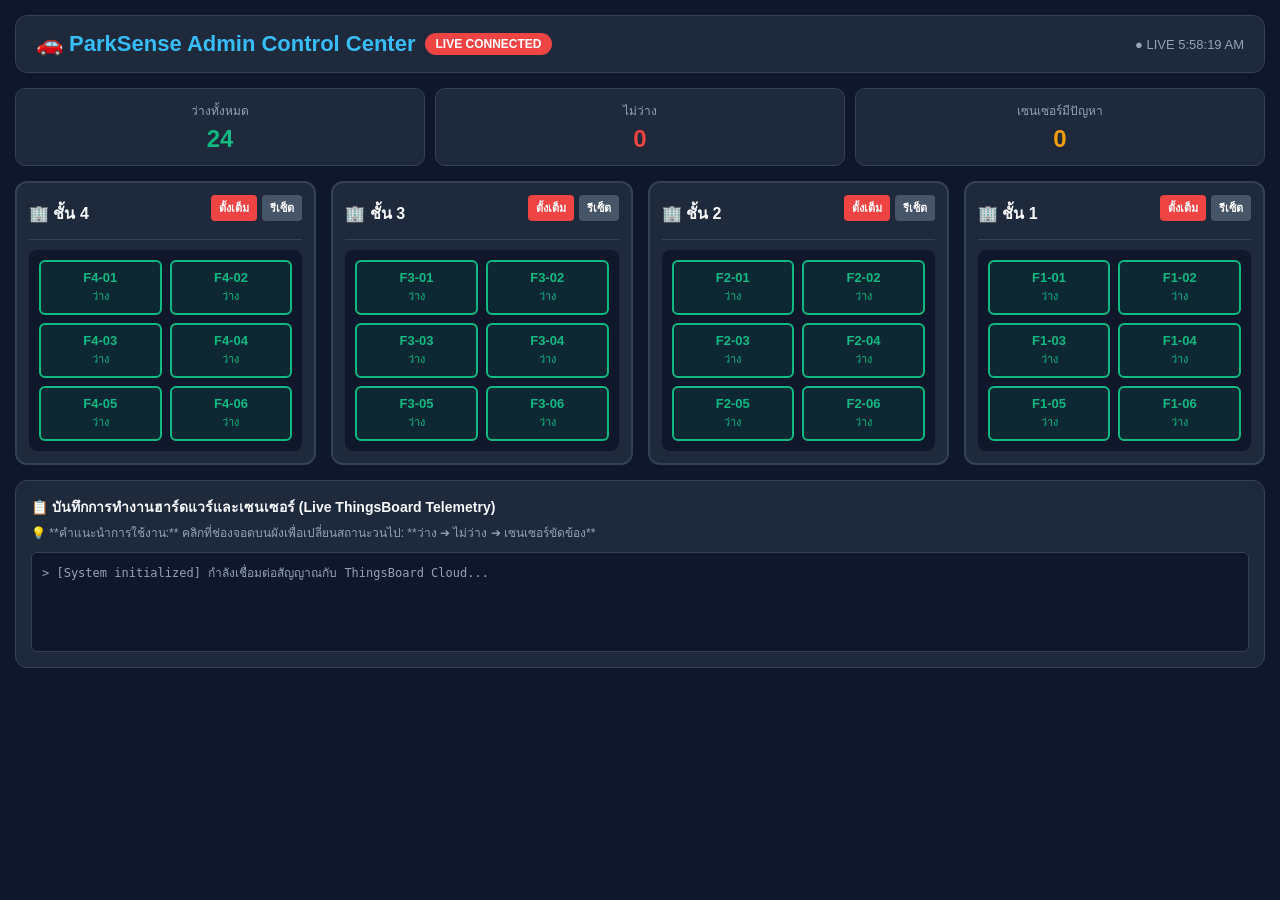
==== commit 45b7e2d7: "Refactor parking status display and logic Updated the stats bar layout and modified the status handl" ====
--- a/admin.html
+++ b/admin.html
@@ -12,10 +12,11 @@
     .admin-title { font-size: 22px; font-weight: bold; color: #38bdf8; display: flex; align-items: center; gap: 10px; }
     .badge-admin { background: #ef4444; color: white; padding: 4px 10px; border-radius: 20px; font-size: 12px; font-weight: bold; }
     
-    .stats-bar { display: grid; grid-template-columns: repeat(auto-fit, minmax(140px, 1fr)); gap: 10px; margin-bottom: 15px; }
+    /* สรุป 3 ตัวเลขหลัก */
+    .stats-bar { display: grid; grid-template-columns: repeat(auto-fit, minmax(160px, 1fr)); gap: 10px; margin-bottom: 15px; }
     .stat-card { background: #1e293b; border: 1px solid #334155; border-radius: 10px; padding: 12px; text-align: center; }
     .stat-num { font-size: 24px; font-weight: bold; margin-top: 5px; }
-    .text-green { color: #10b981; } .text-red { color: #ef4444; } .text-yellow { color: #f59e0b; } .text-blue { color: #3b82f6; }
+    .text-green { color: #10b981; } .text-red { color: #ef4444; } .text-yellow { color: #f59e0b; }
 
     .floors-grid { display: grid; grid-template-columns: repeat(auto-fit, minmax(240px, 1fr)); gap: 15px; }
     .floor-card { background: #1e293b; border: 2px solid #334155; border-radius: 12px; padding: 12px; transition: 0.3s; }
@@ -35,7 +36,6 @@
 
     .slot.available { border-color: #10b981; background: rgba(16, 185, 129, 0.1); color: #10b981; }
     .slot.occupied { border-color: #ef4444; background: rgba(239, 68, 68, 0.1); color: #ef4444; }
-    .slot.reserved { border-color: #3b82f6; background: rgba(59, 130, 246, 0.1); color: #3b82f6; }
     .slot.error { border-color: #f59e0b; background: rgba(245, 158, 11, 0.1); color: #f59e0b; }
 
     .admin-tools { margin-top: 15px; background: #1e293b; border-radius: 12px; padding: 15px; border: 1px solid #334155; }
@@ -53,10 +53,10 @@
     <div style="font-size: 13px; color: #94a3b8;" id="live-clock">● LIVE</div>
   </div>
 
+  <!-- สรุปตัวเลขสถานะลานจอด -->
   <div class="stats-bar">
     <div class="stat-card"><div style="font-size:12px; color:#94a3b8;">ว่างทั้งหมด</div><div class="stat-num text-green" id="count-available">0</div></div>
     <div class="stat-card"><div style="font-size:12px; color:#94a3b8;">ไม่ว่าง</div><div class="stat-num text-red" id="count-occupied">0</div></div>
-    <div class="stat-card"><div style="font-size:12px; color:#94a3b8;">จองไว้ (VIP)</div><div class="stat-num text-blue" id="count-reserved">0</div></div>
     <div class="stat-card"><div style="font-size:12px; color:#94a3b8;">เซนเซอร์มีปัญหา</div><div class="stat-num text-yellow" id="count-error">0</div></div>
   </div>
 
@@ -108,7 +108,7 @@
 
   <div class="admin-tools">
     <div style="font-weight: bold; font-size: 14px;">📋 บันทึกการทำงานฮาร์ดแวร์และเซนเซอร์ (Live ThingsBoard Telemetry)</div>
-    <div class="instruction-note">💡 ข้อมูลถูกเชื่อมต่อกับ ESP32 และ ThingsBoard Real-time | แอดมินสามารถคลิก Override สถานะชั่วคราวได้</div>
+    <div class="instruction-note">💡 **คำแนะนำการใช้งาน:** คลิกที่ช่องจอดบนผังเพื่อเปลี่ยนสถานะวนไป: **ว่าง ➔ ไม่ว่าง ➔ เซนเซอร์ขัดข้อง**</div>
     <div class="log-box" id="log-output">
       > [System initialized] กำลังเชื่อมต่อสัญญาณกับ ThingsBoard Cloud...<br>
     </div>
@@ -117,11 +117,11 @@
   <script>
     const floors = [4, 3, 2, 1];
     const spotsPerFloor = 6;
-    const states = ['available', 'occupied', 'reserved', 'error'];
+    // ลบ 'reserved' ออก เหลือแค่ 3 สถานะ
+    const states = ['available', 'occupied', 'error'];
     const stateLabels = {
       'available': 'ว่าง',
       'occupied': 'ไม่ว่าง',
-      'reserved': 'จองแล้ว',
       'error': '⚠️ เซนเซอร์ขัดข้อง'
     };
 
@@ -177,17 +177,15 @@
     }
 
     function updateStats() {
-      let available = 0, occupied = 0, reserved = 0, error = 0;
+      let available = 0, occupied = 0, error = 0;
       Object.values(parkingData).forEach(state => {
         if (state === 'available') available++;
         if (state === 'occupied') occupied++;
-        if (state === 'reserved') reserved++;
         if (state === 'error') error++;
       });
 
       document.getElementById('count-available').innerText = available;
       document.getElementById('count-occupied').innerText = occupied;
-      document.getElementById('count-reserved').innerText = reserved;
       document.getElementById('count-error').innerText = error;
     }
 
@@ -198,8 +196,6 @@
     }
 
     function simulateIncomingSensorData(spotId, isOccupied, distance) {
-      if (parkingData[spotId] === 'reserved') return;
-
       const newState = isOccupied ? 'occupied' : 'available';
       if (parkingData[spotId] !== newState) {
         updateSingleSpot(spotId, newState);
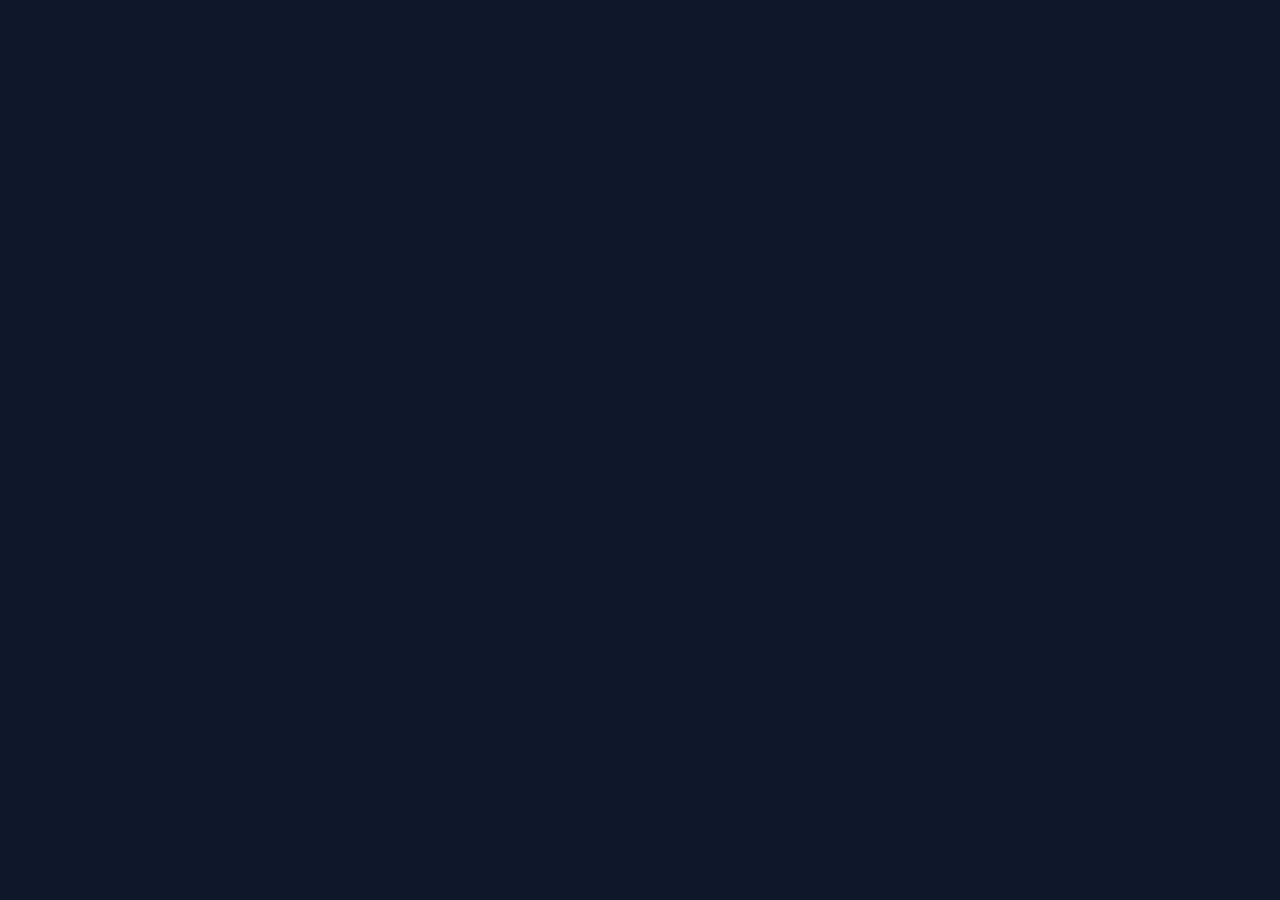
==== commit a5cea866: "Refactor styles for admin interface layout Updated styles for layout adjustments, including grid and" ====
--- a/admin.html
+++ b/admin.html
@@ -18,196 +18,26 @@
     .stat-num { font-size: 24px; font-weight: bold; margin-top: 5px; }
     .text-green { color: #10b981; } .text-red { color: #ef4444; } .text-yellow { color: #f59e0b; }
 
-    .floors-grid { display: grid; grid-template-columns: repeat(auto-fit, minmax(240px, 1fr)); gap: 15px; }
-    .floor-card { background: #1e293b; border: 2px solid #334155; border-radius: 12px; padding: 12px; transition: 0.3s; }
-    .floor-header { display: flex; justify-content: space-between; align-items: center; margin-bottom: 10px; padding-bottom: 8px; border-bottom: 1px solid #334155; }
+    .floors-grid { display: grid; grid-template-columns: 1fr; gap: 15px; }
+    .floor-card { background: #1e293b; border: 2px solid #334155; border-radius: 12px; padding: 15px; transition: 0.3s; }
+    .floor-header { display: flex; justify-content: space-between; align-items: center; margin-bottom: 12px; padding-bottom: 8px; border-bottom: 1px solid #334155; }
     .floor-title { font-size: 16px; font-weight: bold; display: flex; align-items: center; gap: 6px; }
 
-    .floor-actions { display: flex; gap: 5px; margin-bottom: 10px; }
-    .btn-xs { border: none; padding: 4px 8px; border-radius: 4px; font-size: 11px; cursor: pointer; font-weight: bold; }
+    .floor-actions { display: flex; gap: 5px; }
+    .btn-xs { border: none; padding: 5px 10px; border-radius: 4px; font-size: 12px; cursor: pointer; font-weight: bold; }
     .btn-full { background: #ef4444; color: white; }
     .btn-reset { background: #475569; color: white; }
 
-    .slots-container { display: grid; grid-template-columns: 1fr 1fr; gap: 8px; background: #0f172a; padding: 10px; border-radius: 8px; }
-    .slot { border: 2px solid #334155; background: #1e293b; border-radius: 6px; padding: 8px; text-align: center; cursor: pointer; user-select: none; transition: 0.2s; position: relative; }
+    /* ปรับเป็น 3 คอลัมน์ให้เรียงสวยพอดีกับ 3 ช่อง */
+    .slots-container { display: grid; grid-template-columns: repeat(3, 1fr); gap: 12px; background: #0f172a; padding: 12px; border-radius: 8px; }
+    .slot { border: 2px solid #334155; background: #1e293b; border-radius: 8px; padding: 14px 8px; text-align: center; cursor: pointer; user-select: none; transition: 0.2s; position: relative; }
     .slot:hover { transform: translateY(-2px); border-color: #38bdf8; }
-    .slot-id { font-weight: bold; font-size: 13px; }
-    .slot-state { font-size: 11px; margin-top: 2px; }
+    .slot-id { font-weight: bold; font-size: 15px; }
+    .slot-state { font-size: 12px; margin-top: 4px; }
 
     .slot.available { border-color: #10b981; background: rgba(16, 185, 129, 0.1); color: #10b981; }
     .slot.occupied { border-color: #ef4444; background: rgba(239, 68, 68, 0.1); color: #ef4444; }
     .slot.error { border-color: #f59e0b; background: rgba(245, 158, 11, 0.1); color: #f59e0b; }
 
     .admin-tools { margin-top: 15px; background: #1e293b; border-radius: 12px; padding: 15px; border: 1px solid #334155; }
-    .log-box { background: #0f172a; border: 1px solid #334155; border-radius: 6px; padding: 10px; font-family: monospace; font-size: 12px; color: #94a3b8; height: 100px; overflow-y: auto; margin-top: 10px; }
-    .instruction-note { font-size: 12px; color: #94a3b8; margin-top: 5px; }
-  </style>
-</head>
-<body>
-
-  <div class="admin-header">
-    <div class="admin-title">
-      <span>🚗 ParkSense Admin Control Center</span>
-      <span class="badge-admin">LIVE CONNECTED</span>
-    </div>
-    <div style="font-size: 13px; color: #94a3b8;" id="live-clock">● LIVE</div>
-  </div>
-
-  <!-- สรุปตัวเลขสถานะลานจอด -->
-  <div class="stats-bar">
-    <div class="stat-card"><div style="font-size:12px; color:#94a3b8;">ว่างทั้งหมด</div><div class="stat-num text-green" id="count-available">0</div></div>
-    <div class="stat-card"><div style="font-size:12px; color:#94a3b8;">ไม่ว่าง</div><div class="stat-num text-red" id="count-occupied">0</div></div>
-    <div class="stat-card"><div style="font-size:12px; color:#94a3b8;">เซนเซอร์มีปัญหา</div><div class="stat-num text-yellow" id="count-error">0</div></div>
-  </div>
-
-  <div class="floors-grid">
-    <div class="floor-card">
-      <div class="floor-header">
-        <div class="floor-title"><span>🏢 ชั้น 4</span></div>
-        <div class="floor-actions">
-          <button class="btn-xs btn-full" onclick="setFloorStatus(4, 'occupied')">ตั้งเต็ม</button>
-          <button class="btn-xs btn-reset" onclick="setFloorStatus(4, 'available')">รีเซ็ต</button>
-        </div>
-      </div>
-      <div class="slots-container" id="floor-4-slots"></div>
-    </div>
-
-    <div class="floor-card">
-      <div class="floor-header">
-        <div class="floor-title"><span>🏢 ชั้น 3</span></div>
-        <div class="floor-actions">
-          <button class="btn-xs btn-full" onclick="setFloorStatus(3, 'occupied')">ตั้งเต็ม</button>
-          <button class="btn-xs btn-reset" onclick="setFloorStatus(3, 'available')">รีเซ็ต</button>
-        </div>
-      </div>
-      <div class="slots-container" id="floor-3-slots"></div>
-    </div>
-
-    <div class="floor-card">
-      <div class="floor-header">
-        <div class="floor-title"><span>🏢 ชั้น 2</span></div>
-        <div class="floor-actions">
-          <button class="btn-xs btn-full" onclick="setFloorStatus(2, 'occupied')">ตั้งเต็ม</button>
-          <button class="btn-xs btn-reset" onclick="setFloorStatus(2, 'available')">รีเซ็ต</button>
-        </div>
-      </div>
-      <div class="slots-container" id="floor-2-slots"></div>
-    </div>
-
-    <div class="floor-card">
-      <div class="floor-header">
-        <div class="floor-title"><span>🏢 ชั้น 1</span></div>
-        <div class="floor-actions">
-          <button class="btn-xs btn-full" onclick="setFloorStatus(1, 'occupied')">ตั้งเต็ม</button>
-          <button class="btn-xs btn-reset" onclick="setFloorStatus(1, 'available')">รีเซ็ต</button>
-        </div>
-      </div>
-      <div class="slots-container" id="floor-1-slots"></div>
-    </div>
-  </div>
-
-  <div class="admin-tools">
-    <div style="font-weight: bold; font-size: 14px;">📋 บันทึกการทำงานฮาร์ดแวร์และเซนเซอร์ (Live ThingsBoard Telemetry)</div>
-    <div class="instruction-note">💡 **คำแนะนำการใช้งาน:** คลิกที่ช่องจอดบนผังเพื่อเปลี่ยนสถานะวนไป: **ว่าง ➔ ไม่ว่าง ➔ เซนเซอร์ขัดข้อง**</div>
-    <div class="log-box" id="log-output">
-      > [System initialized] กำลังเชื่อมต่อสัญญาณกับ ThingsBoard Cloud...<br>
-    </div>
-  </div>
-
-  <script>
-    const floors = [4, 3, 2, 1];
-    const spotsPerFloor = 6;
-    // ลบ 'reserved' ออก เหลือแค่ 3 สถานะ
-    const states = ['available', 'occupied', 'error'];
-    const stateLabels = {
-      'available': 'ว่าง',
-      'occupied': 'ไม่ว่าง',
-      'error': '⚠️ เซนเซอร์ขัดข้อง'
-    };
-
-    let parkingData = {};
-
-    function initParkingData() {
-      floors.forEach(floor => {
-        const container = document.getElementById(`floor-${floor}-slots`);
-        container.innerHTML = '';
-        for (let i = 1; i <= spotsPerFloor; i++) {
-          const spotId = `F${floor}-0${i}`;
-          parkingData[spotId] = 'available';
-
-          const slotEl = document.createElement('div');
-          slotEl.className = `slot available`;
-          slotEl.id = `slot-${spotId}`;
-          slotEl.onclick = () => toggleSpotStatus(spotId);
-          slotEl.innerHTML = `
-            <div class="slot-id">${spotId}</div>
-            <div class="slot-state" id="state-text-${spotId}">ว่าง</div>
-          `;
-          container.appendChild(slotEl);
-        }
-      });
-      updateStats();
-    }
-
-    function toggleSpotStatus(spotId) {
-      const currentState = parkingData[spotId];
-      const currentIndex = states.indexOf(currentState);
-      const nextState = states[(currentIndex + 1) % states.length];
-
-      updateSingleSpot(spotId, nextState);
-      addLog(`[ADMIN OVERRIDE] ปรับช่อง [${spotId}] เป็น "${stateLabels[nextState]}"`);
-    }
-
-    function updateSingleSpot(spotId, newState) {
-      parkingData[spotId] = newState;
-      const slotEl = document.getElementById(`slot-${spotId}`);
-      if(slotEl) {
-        slotEl.className = `slot ${newState}`;
-        document.getElementById(`state-text-${spotId}`).innerText = stateLabels[newState];
-      }
-      updateStats();
-    }
-
-    function setFloorStatus(floor, targetState) {
-      for (let i = 1; i <= spotsPerFloor; i++) {
-        const spotId = `F${floor}-0${i}`;
-        updateSingleSpot(spotId, targetState);
-      }
-      addLog(`[ADMIN COMMAND] สั่งปรับสถานะ [ชั้น ${floor}] เป็น "${stateLabels[targetState]}" ทั้งชั้น`);
-    }
-
-    function updateStats() {
-      let available = 0, occupied = 0, error = 0;
-      Object.values(parkingData).forEach(state => {
-        if (state === 'available') available++;
-        if (state === 'occupied') occupied++;
-        if (state === 'error') error++;
-      });
-
-      document.getElementById('count-available').innerText = available;
-      document.getElementById('count-occupied').innerText = occupied;
-      document.getElementById('count-error').innerText = error;
-    }
-
-    function addLog(message) {
-      const logBox = document.getElementById('log-output');
-      const time = new Date().toLocaleTimeString();
-      logBox.innerHTML = `> [${time}] ${message}<br>` + logBox.innerHTML;
-    }
-
-    function simulateIncomingSensorData(spotId, isOccupied, distance) {
-      const newState = isOccupied ? 'occupied' : 'available';
-      if (parkingData[spotId] !== newState) {
-        updateSingleSpot(spotId, newState);
-        addLog(`[HARDWARE LORA] อุปกรณ์ส่งค่า [${spotId}]: ระยะ ${distance}mm ➔ สถานะ: ${stateLabels[newState]}`);
-      }
-    }
-
-    setInterval(() => {
-      document.getElementById('live-clock').innerText = '● LIVE ' + new Date().toLocaleTimeString();
-    }, 1000);
-
-    initParkingData();
-  </script>
-</body>
-</html>
+    .log-box { background: #0f172a; border: 1px solid #334155; border-radius: 6px; padding: 10px; font-family: monospace; font-size: 1
